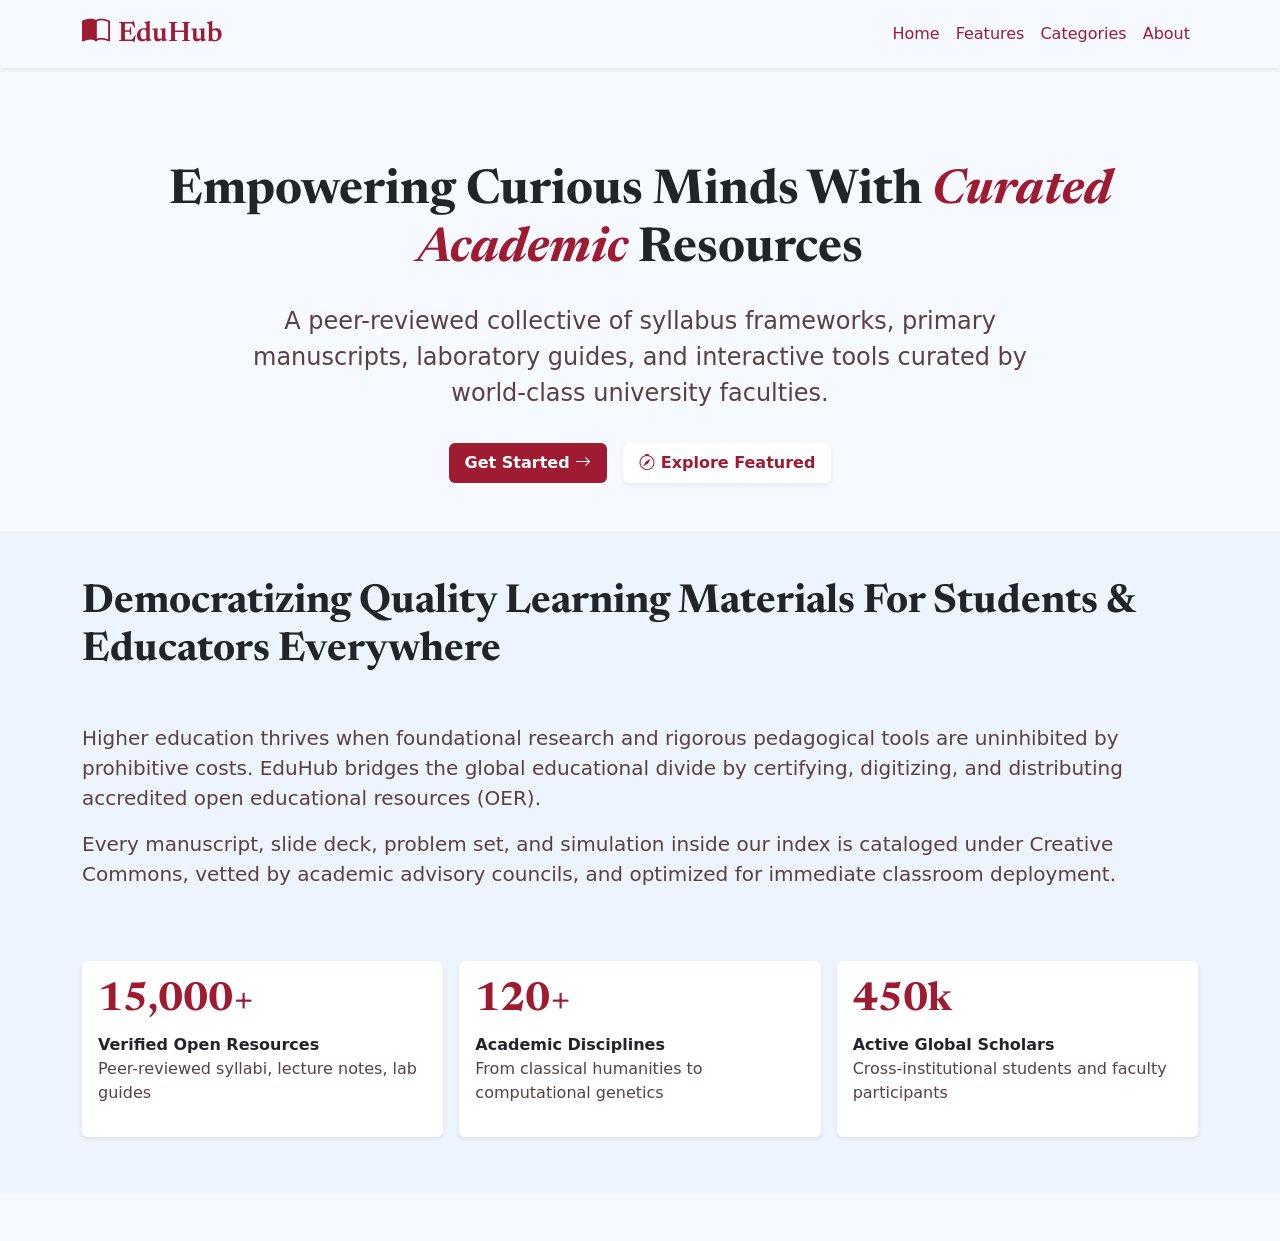
==== index.html @ b7ece25b "Initialize and add navbar & home section" ====
<!doctype html>
<html lang="en">
  <head>
    <meta charset="UTF-8" />
    <meta name="viewport" content="width=device-width, initial-scale=1.0" />
    <title>Document</title>
    <!-- Bootstrap 5 -->
    <link
      href="https://cdn.jsdelivr.net/npm/bootstrap@5.2.3/dist/css/bootstrap.min.css"
      rel="stylesheet"
      integrity="sha384-rbsA2VBKQhggwzxH7pPCaAqO46MgnOM80zW1RWuH61DGLwZJEdK2Kadq2F9CUG65"
      crossorigin="anonymous" />

    <!-- bootstrap icons -->
    <link
      rel="stylesheet"
      href="https://cdn.jsdelivr.net/npm/bootstrap-icons@1.13.2/font/bootstrap-icons.min.css" />

    <!-- custom css -->
    <link rel="stylesheet" href="./index.css" />

    <!-- google font -->
    <link rel="preconnect" href="https://fonts.googleapis.com" />
    <link rel="preconnect" href="https://fonts.gstatic.com" crossorigin />
    <link
      href="https://fonts.googleapis.com/css2?family=Newsreader:ital,opsz,wght@0,6..72,200..800;1,6..72,200..800&display=swap"
      rel="stylesheet" />
  </head>
  <body class="surface-color">
    <!-- NavBar -->
    <nav
      id="navigation"
      class="navbar navbar-expand-lg sticky-top custom-navbar shadow-sm">
      <div class="container d-flex align-items-center">
        <a
          class="navbar-brand fs-3 fw-semibold d-flex align-items-center gap-2 header-font"
          href="#">
          <i class="bi bi-book-half"></i>
          EduHub</a
        >
        <button
          class="navbar-toggler"
          type="button"
          data-bs-toggle="collapse"
          data-bs-target="#navbarNav"
          aria-controls="navbarNav"
          aria-expanded="false"
          aria-label="Toggle navigation">
          <span class="navbar-toggler-icon"></span>
        </button>
        <div class="collapse navbar-collapse" id="navbarNav">
          <ul class="navbar-nav ms-auto">
            <li class="nav-item">
              <a class="nav-link active" aria-current="page" href="#">Home</a>
            </li>
            <li class="nav-item">
              <a class="nav-link" href="#">Features</a>
            </li>
            <li class="nav-item">
              <a class="nav-link" href="#">Categories</a>
            </li>
            <li class="nav-item">
              <a class="nav-link" href="#">About</a>
            </li>
          </ul>
        </div>
      </div>
    </nav>

    <!-- main -->
    <main>
      <!-- home section -->
      <section id="home" class="mt-5 py-5">
        <section
          id="introduction"
          class="d-flex flex-column align-items-center text-center container">
          <h1 class="header-font display-5 fw-bold">
            Empowering Curious Minds With
            <i class="primary-color">Curated Academic</i> Resources
          </h1>
          <p class="fs-4 w-75 mt-3 text-color">
            A peer-reviewed collective of syllabus frameworks, primary
            manuscripts, laboratory guides, and interactive tools curated by
            world-class university faculties.
          </p>
          <div class="d-flex gap-3 mt-3">
            <div
              class="p-2 px-3 btn-primary-bg text-white rounded shadow-md fw-semibold">
              Get Started <i class="bi bi-arrow-right"></i>
            </div>
            <div
              class="p-2 px-3 btn-white-bg primary-color rounded shadow-sm fw-semibold">
              <i class="bi bi-compass"></i>
              Explore Featured
            </div>
          </div>
        </section>

        <section id="featured" class="surface-dark-color mt-5 p-5">
          <div class="container">
            <h1 class="header-font display-6 fw-bold">
              Democratizing Quality Learning Materials For Students & Educators
              Everywhere
            </h1>
            <p class="fs-5 mt-5 text-color">
              Higher education thrives when foundational research and rigorous
              pedagogical tools are uninhibited by prohibitive costs. EduHub
              bridges the global educational divide by certifying, digitizing,
              and distributing accredited open educational resources (OER).
            </p>
            <p class="fs-5 text-color">
              Every manuscript, slide deck, problem set, and simulation inside
              our index is cataloged under Creative Commons, vetted by academic
              advisory councils, and optimized for immediate classroom
              deployment.
            </p>

            <div class="row g-3 mt-5">
              <div class="col-12 col-md-6 col-lg-4 p-2">
                <div class="bg-white p-3 rounded shadow-sm">
                  <h1 class="primary-color fw-bold header-font">15,000+</h1>
                  <p class="fw-bold mb-0">Verified Open Resources</p>
                  <p class="text-color">
                    Peer-reviewed syllabi, lecture notes, lab guides
                  </p>
                </div>
              </div>

              <div class="col-12 col-md-6 col-lg-4 p-2">
                <div class="bg-white p-3 rounded shadow-sm">
                  <h1 class="primary-color fw-bold header-font">120+</h1>
                  <p class="fw-bold mb-0">Academic Disciplines</p>
                  <p class="text-color">
                    From classical humanities to computational genetics
                  </p>
                </div>
              </div>

              <div class="col-12 col-md-6 col-lg-4 p-2">
                <div class="bg-white p-3 rounded shadow-sm">
                  <h1 class="primary-color fw-bold header-font">450k</h1>
                  <p class="fw-bold mb-0">Active Global Scholars</p>
                  <p class="text-color">
                    Cross-institutional students and faculty participants
                  </p>
                </div>
              </div>
            </div>
          </div>
        </section>
      </section>
    </main>

    <script
      src="https://cdn.jsdelivr.net/npm/bootstrap@5.2.3/dist/js/bootstrap.bundle.min.js"
      integrity="sha384-kenU1KFdBIe4zVF0s0G1M5b4hcpxyD9F7jL+jjXkk+Q2h455rYXK/7HAuoJl+0I4"
      crossorigin="anonymous"></script>
  </body>
</html>
---- index.css ----
.custom-navbar {
  --bs-navbar-color: #9e1b32; /* Default link color */
  --bs-navbar-hover-color: #ff6b6b; /* Hover link color */
  --bs-navbar-active-color: #9e1b32; /* Active link color */
  --bs-navbar-brand-color: #9e1b32; /* Brand text color */
  --bs-navbar-brand-hover-color: #ff6b6b;
}

/* body color */
.surface-color {
  background-color: #f6f9ff;
}

/* section bg color */
.surface-dark-color {
  background-color: #edf4fd;
}

.header-font {
  font-family: "Newsreader", sans-serif;
}

/* colors */
.primary-color {
  color: #9e1b32;
}

.text-color {
  color: #594141;
}

/* buttons */
.btn-primary-bg {
  background-color: #9e1b32;

  transition: background-color 0.3s ease;
}

.btn-primary-bg:hover {
  background-color: #d32f2f;
}

/* white button */
.btn-white-bg {
  background-color: white;

  transition: background-color 0.3s ease;
}

.btn-white-bg:hover {
  background-color: #dee0e4;
}
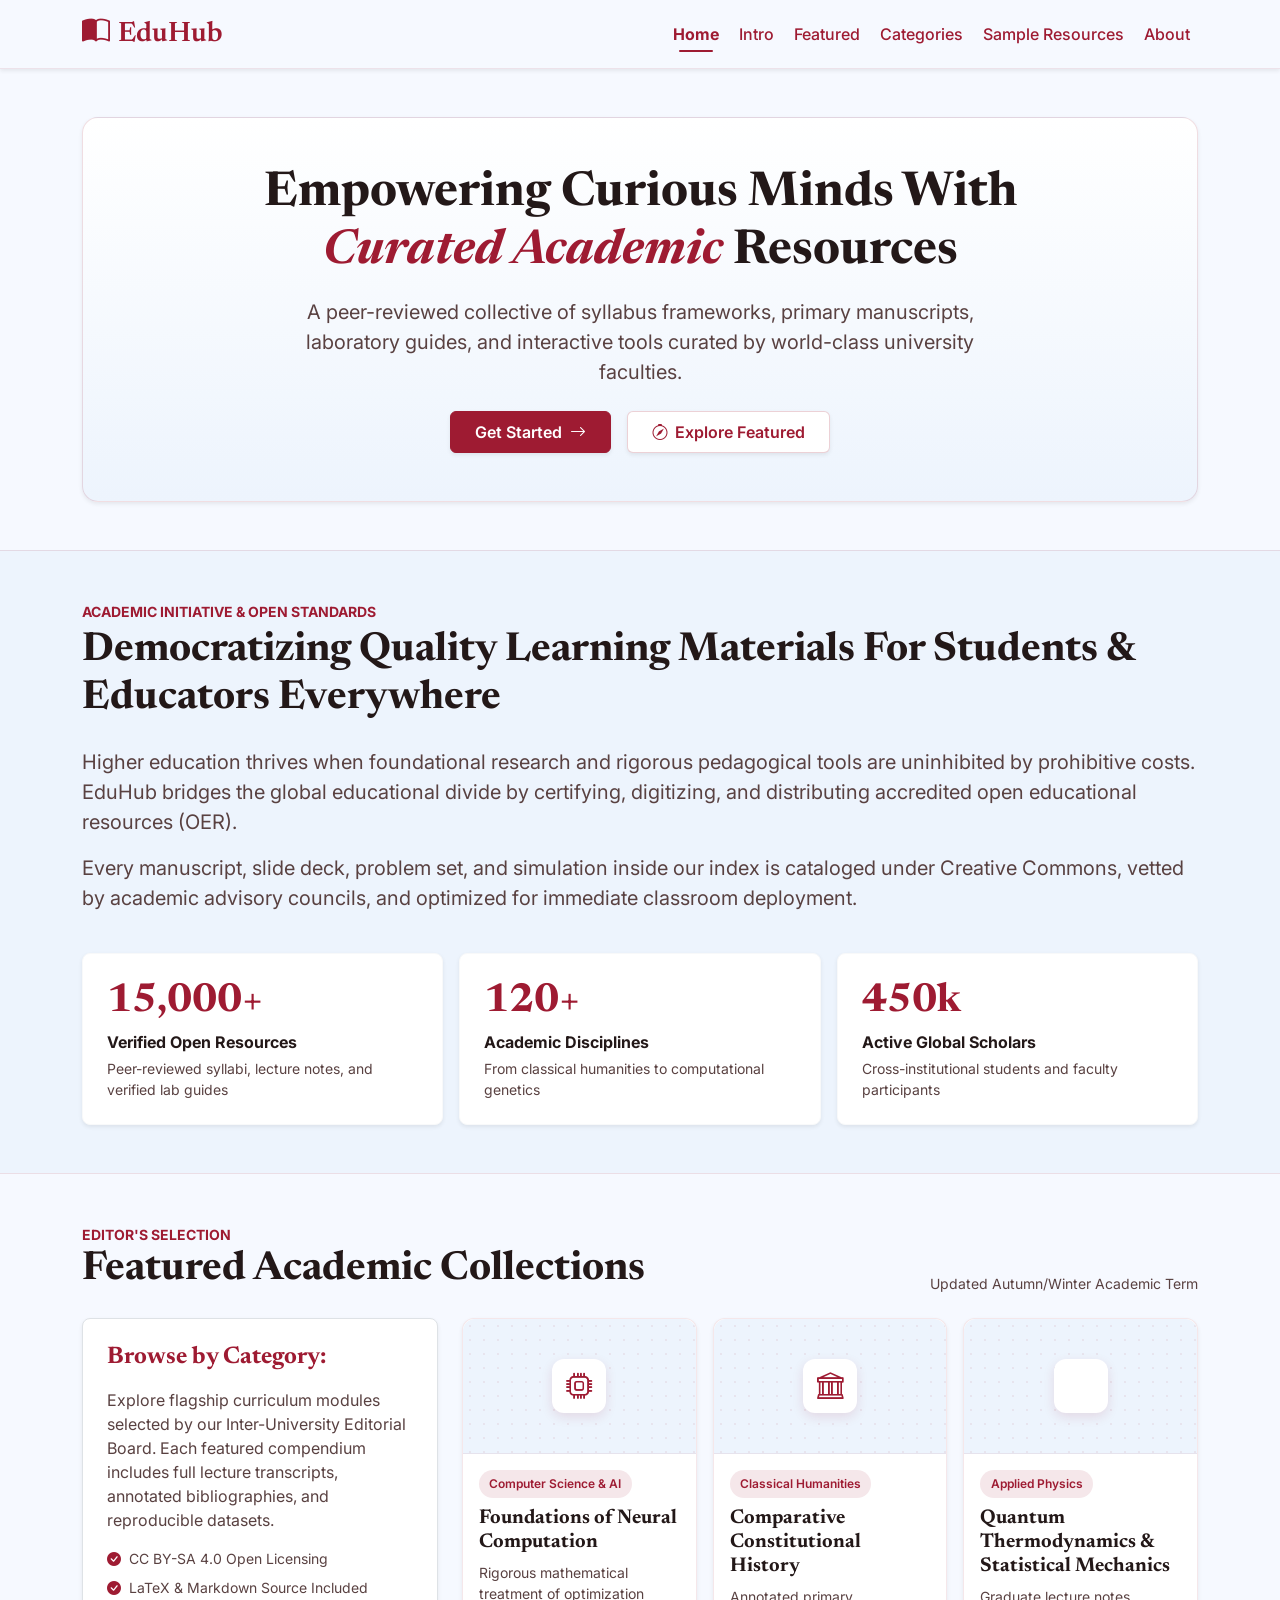
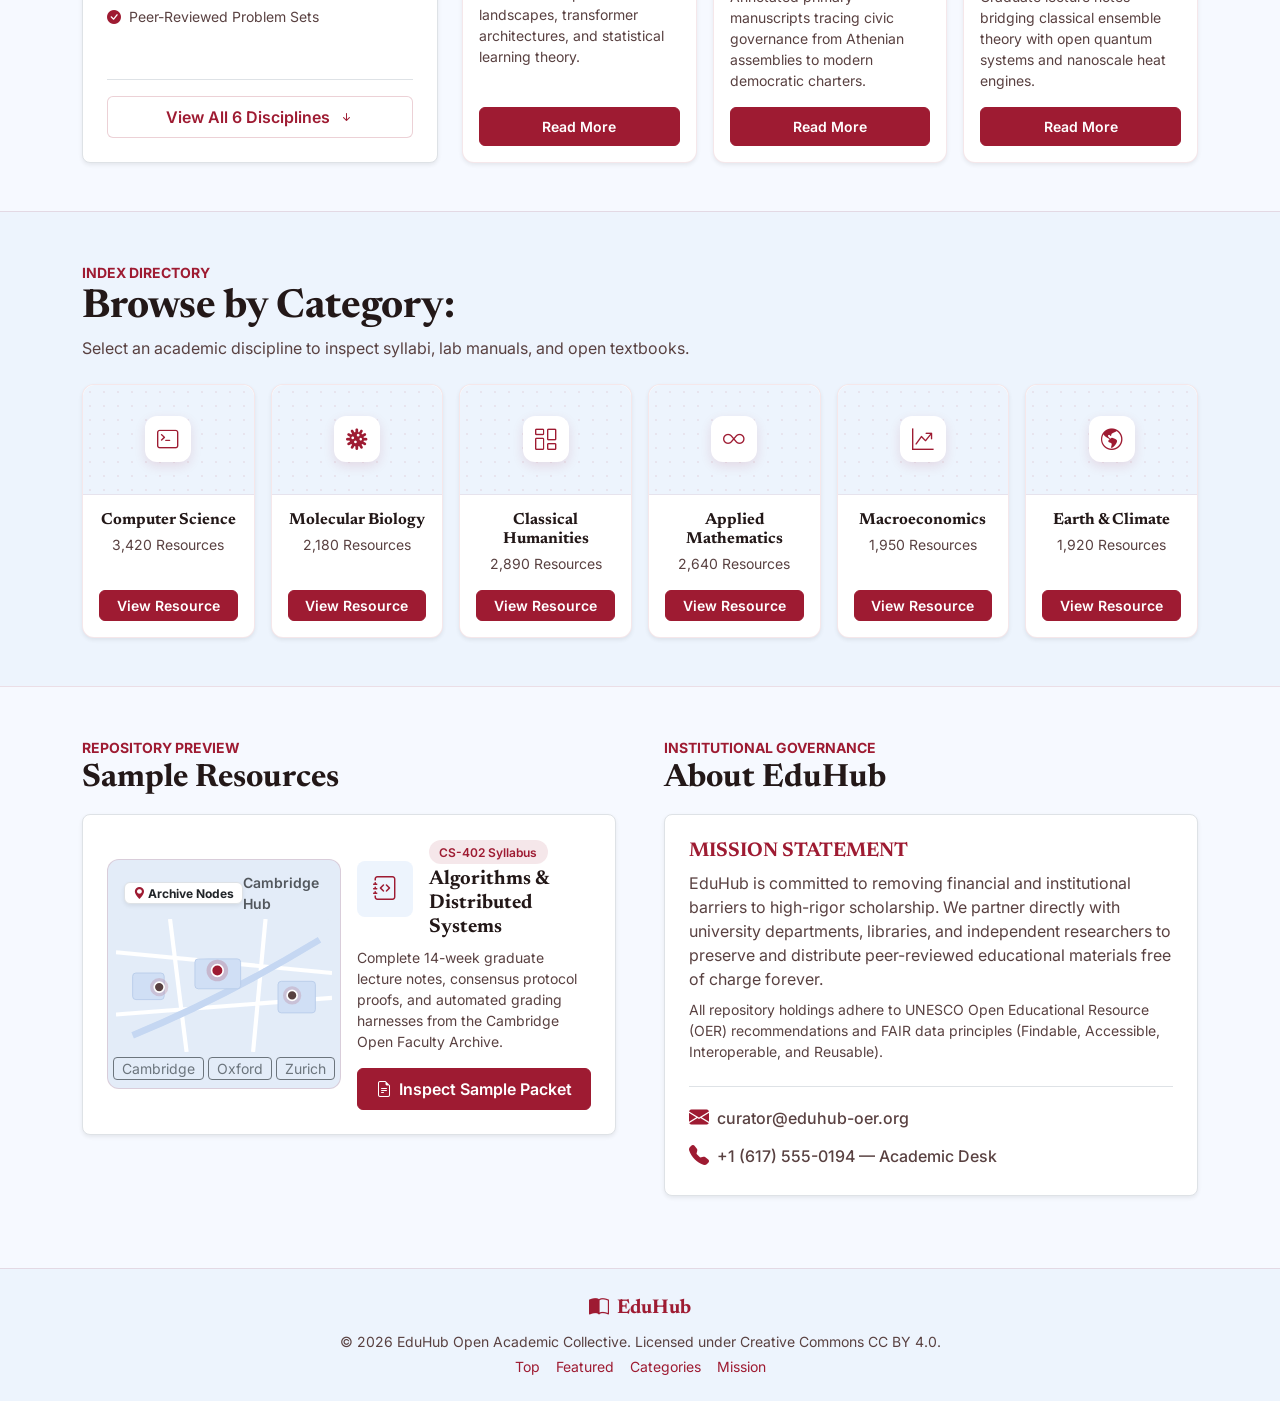
==== commit 46da6b0a: "Implement the categories, about section & their subsections" ====
--- a/index.html
+++ b/index.html
@@ -3,43 +3,45 @@
   <head>
     <meta charset="UTF-8" />
     <meta name="viewport" content="width=device-width, initial-scale=1.0" />
-    <title>Document</title>
-    <!-- Bootstrap 5 -->
+    <title>EduHub — Curated Open Academic Resource Hub</title>
+
+    <!-- Bootstrap 5.2.3 CSS -->
     <link
       href="https://cdn.jsdelivr.net/npm/bootstrap@5.2.3/dist/css/bootstrap.min.css"
       rel="stylesheet"
       integrity="sha384-rbsA2VBKQhggwzxH7pPCaAqO46MgnOM80zW1RWuH61DGLwZJEdK2Kadq2F9CUG65"
       crossorigin="anonymous" />
 
-    <!-- bootstrap icons -->
+    <!-- Bootstrap Icons -->
     <link
       rel="stylesheet"
-      href="https://cdn.jsdelivr.net/npm/bootstrap-icons@1.13.2/font/bootstrap-icons.min.css" />
-
-    <!-- custom css -->
-    <link rel="stylesheet" href="./index.css" />
-
-    <!-- google font -->
+      href="https://cdn.jsdelivr.net/npm/bootstrap-icons@1.11.3/font/bootstrap-icons.min.css" />
+
+    <!-- Google Font: Newsreader & Inter -->
     <link rel="preconnect" href="https://fonts.googleapis.com" />
     <link rel="preconnect" href="https://fonts.gstatic.com" crossorigin />
     <link
-      href="https://fonts.googleapis.com/css2?family=Newsreader:ital,opsz,wght@0,6..72,200..800;1,6..72,200..800&display=swap"
+      href="https://fonts.googleapis.com/css2?family=Inter:wght@400;500;600;700&family=Newsreader:ital,opsz,wght@0,6..72,400..800;1,6..72,400..800&display=swap"
       rel="stylesheet" />
+
+    <!-- custom CSS -->
+    <link rel="stylesheet" href="./index.css" />
   </head>
+
   <body class="surface-color">
-    <!-- NavBar -->
+    <!-- 1. NAVIGATION MENU -->
     <nav
-      id="navigation"
+      id="navbar"
       class="navbar navbar-expand-lg sticky-top custom-navbar shadow-sm">
       <div class="container d-flex align-items-center">
         <a
           class="navbar-brand fs-3 fw-semibold d-flex align-items-center gap-2 header-font"
-          href="#">
+          href="#home">
           <i class="bi bi-book-half"></i>
-          EduHub</a
-        >
+          EduHub
+        </a>
         <button
-          class="navbar-toggler"
+          class="navbar-toggler border-0"
           type="button"
           data-bs-toggle="collapse"
           data-bs-target="#navbarNav"
@@ -49,111 +51,507 @@
           <span class="navbar-toggler-icon"></span>
         </button>
         <div class="collapse navbar-collapse" id="navbarNav">
-          <ul class="navbar-nav ms-auto">
+          <ul class="navbar-nav ms-auto gap-lg-1">
             <li class="nav-item">
-              <a class="nav-link active" aria-current="page" href="#">Home</a>
+              <a class="nav-link active" aria-current="page" href="#home"
+                >Home</a
+              >
             </li>
             <li class="nav-item">
-              <a class="nav-link" href="#">Features</a>
+              <a class="nav-link" href="#Introduction">Intro</a>
             </li>
             <li class="nav-item">
-              <a class="nav-link" href="#">Categories</a>
+              <a class="nav-link" href="#featured">Featured</a>
             </li>
             <li class="nav-item">
-              <a class="nav-link" href="#">About</a>
+              <a class="nav-link" href="#categories-section">Categories</a>
+            </li>
+            <li class="nav-item">
+              <a class="nav-link" href="#resources">Sample Resources</a>
+            </li>
+            <li class="nav-item">
+              <a class="nav-link" href="#about">About</a>
             </li>
           </ul>
         </div>
       </div>
     </nav>
 
-    <!-- main -->
+    <!-- Main Content Container -->
     <main>
-      <!-- home section -->
-      <section id="home" class="mt-5 py-5">
-        <section
-          id="introduction"
-          class="d-flex flex-column align-items-center text-center container">
-          <h1 class="header-font display-5 fw-bold">
-            Empowering Curious Minds With
-            <i class="primary-color">Curated Academic</i> Resources
-          </h1>
-          <p class="fs-4 w-75 mt-3 text-color">
-            A peer-reviewed collective of syllabus frameworks, primary
-            manuscripts, laboratory guides, and interactive tools curated by
-            world-class university faculties.
-          </p>
-          <div class="d-flex gap-3 mt-3">
-            <div
-              class="p-2 px-3 btn-primary-bg text-white rounded shadow-md fw-semibold">
-              Get Started <i class="bi bi-arrow-right"></i>
-            </div>
-            <div
-              class="p-2 px-3 btn-white-bg primary-color rounded shadow-sm fw-semibold">
-              <i class="bi bi-compass"></i>
-              Explore Featured
-            </div>
-          </div>
-        </section>
-
-        <section id="featured" class="surface-dark-color mt-5 p-5">
-          <div class="container">
-            <h1 class="header-font display-6 fw-bold">
-              Democratizing Quality Learning Materials For Students & Educators
-              Everywhere
+      <!-- 2. HOME SECTION -->
+      <section id="home" class="py-5">
+        <div class="container">
+          <div class="hero-box p-4 p-md-5 text-center shadow-sm">
+            <h1
+              class="header-font display-5 fw-bold mx-auto"
+              style="max-width: 820px">
+              Empowering Curious Minds With
+              <i class="primary-color">Curated Academic</i> Resources
             </h1>
-            <p class="fs-5 mt-5 text-color">
-              Higher education thrives when foundational research and rigorous
-              pedagogical tools are uninhibited by prohibitive costs. EduHub
-              bridges the global educational divide by certifying, digitizing,
-              and distributing accredited open educational resources (OER).
+            <p class="fs-5 mx-auto mt-3 text-color" style="max-width: 720px">
+              A peer-reviewed collective of syllabus frameworks, primary
+              manuscripts, laboratory guides, and interactive tools curated by
+              world-class university faculties.
             </p>
-            <p class="fs-5 text-color">
-              Every manuscript, slide deck, problem set, and simulation inside
-              our index is cataloged under Creative Commons, vetted by academic
-              advisory councils, and optimized for immediate classroom
-              deployment.
-            </p>
-
-            <div class="row g-3 mt-5">
-              <div class="col-12 col-md-6 col-lg-4 p-2">
-                <div class="bg-white p-3 rounded shadow-sm">
-                  <h1 class="primary-color fw-bold header-font">15,000+</h1>
-                  <p class="fw-bold mb-0">Verified Open Resources</p>
-                  <p class="text-color">
-                    Peer-reviewed syllabi, lecture notes, lab guides
+            <div class="d-flex flex-wrap justify-content-center gap-3 mt-4">
+              <a
+                href="#categories-section"
+                class="py-2 px-4 btn-primary-bg rounded shadow-sm fw-semibold">
+                Get Started <i class="bi bi-arrow-right"></i>
+              </a>
+              <a
+                href="#featured"
+                class="py-2 px-4 btn-white-bg rounded shadow-sm fw-semibold">
+                <i class="bi bi-compass"></i> Explore Featured
+              </a>
+            </div>
+          </div>
+        </div>
+      </section>
+
+      <!-- 3. INTRODUCTION SECTION (id="Introduction") -->
+      <section
+        id="Introduction"
+        class="surface-dark-color section-divider py-5">
+        <div class="container">
+          <div class="row align-items-center">
+            <div class="col-12">
+              <span
+                class="text-uppercase fw-bold small primary-color tracking-wide">
+                Academic Initiative & Open Standards
+              </span>
+              <h2 class="header-font display-6 fw-bold mt-1">
+                Democratizing Quality Learning Materials For Students &amp;
+                Educators Everywhere
+              </h2>
+              <p class="fs-5 mt-4 text-color">
+                Higher education thrives when foundational research and rigorous
+                pedagogical tools are uninhibited by prohibitive costs. EduHub
+                bridges the global educational divide by certifying, digitizing,
+                and distributing accredited open educational resources (OER).
+              </p>
+              <p class="fs-5 text-color mb-0">
+                Every manuscript, slide deck, problem set, and simulation inside
+                our index is cataloged under Creative Commons, vetted by
+                academic advisory councils, and optimized for immediate
+                classroom deployment.
+              </p>
+            </div>
+          </div>
+
+          <!-- Key Impact Metrics Row -->
+          <div class="row g-3 mt-4">
+            <div class="col-12 col-md-4">
+              <div
+                class="bg-white p-4 rounded-3 shadow-sm h-100 border border-light">
+                <h3 class="primary-color fw-bold header-font display-6 mb-1">
+                  15,000+
+                </h3>
+                <p class="fw-bold mb-1">Verified Open Resources</p>
+                <p class="text-color small mb-0">
+                  Peer-reviewed syllabi, lecture notes, and verified lab guides
+                </p>
+              </div>
+            </div>
+
+            <div class="col-12 col-md-4">
+              <div
+                class="bg-white p-4 rounded-3 shadow-sm h-100 border border-light">
+                <h3 class="primary-color fw-bold header-font display-6 mb-1">
+                  120+
+                </h3>
+                <p class="fw-bold mb-1">Academic Disciplines</p>
+                <p class="text-color small mb-0">
+                  From classical humanities to computational genetics
+                </p>
+              </div>
+            </div>
+
+            <div class="col-12 col-md-4">
+              <div
+                class="bg-white p-4 rounded-3 shadow-sm h-100 border border-light">
+                <h3 class="primary-color fw-bold header-font display-6 mb-1">
+                  450k
+                </h3>
+                <p class="fw-bold mb-1">Active Global Scholars</p>
+                <p class="text-color small mb-0">
+                  Cross-institutional students and faculty participants
+                </p>
+              </div>
+            </div>
+          </div>
+        </div>
+      </section>
+
+      <!-- 4. FEATURED SECTION  -->
+      <section id="featured" class="section-divider py-5">
+        <div class="container">
+          <div
+            class="d-flex flex-wrap justify-content-between align-items-end mb-4">
+            <div>
+              <span class="text-uppercase fw-bold small primary-color"
+                >Editor's Selection</span
+              >
+              <h2 class="header-font display-6 fw-bold mb-0">
+                Featured Academic Collections
+              </h2>
+            </div>
+            <span class="text-color small"
+              >Updated Autumn/Winter Academic Term</span
+            >
+          </div>
+
+          <div class="row g-4 align-items-stretch">
+            <!-- Left Column: Browse by Category Intro & Filter Info -->
+            <div class="col-12 col-lg-4">
+              <div
+                class="bg-white p-4 rounded-3 shadow-sm h-100 d-flex flex-column justify-content-between border">
+                <div>
+                  <h3 class="header-font h4 fw-bold primary-color">
+                    Browse by Category:
+                  </h3>
+                  <p class="text-color mt-3">
+                    Explore flagship curriculum modules selected by our
+                    Inter-University Editorial Board. Each featured compendium
+                    includes full lecture transcripts, annotated bibliographies,
+                    and reproducible datasets.
                   </p>
+                  <ul class="list-unstyled text-color small mt-3 mb-4">
+                    <li class="mb-2 d-flex align-items-center gap-2">
+                      <i class="bi bi-check-circle-fill primary-color"></i>
+                      CC BY-SA 4.0 Open Licensing
+                    </li>
+                    <li class="mb-2 d-flex align-items-center gap-2">
+                      <i class="bi bi-check-circle-fill primary-color"></i>
+                      LaTeX &amp; Markdown Source Included
+                    </li>
+                    <li class="d-flex align-items-center gap-2">
+                      <i class="bi bi-check-circle-fill primary-color"></i>
+                      Peer-Reviewed Problem Sets
+                    </li>
+                  </ul>
                 </div>
-              </div>
-
-              <div class="col-12 col-md-6 col-lg-4 p-2">
-                <div class="bg-white p-3 rounded shadow-sm">
-                  <h1 class="primary-color fw-bold header-font">120+</h1>
-                  <p class="fw-bold mb-0">Academic Disciplines</p>
-                  <p class="text-color">
-                    From classical humanities to computational genetics
-                  </p>
+
+                <div class="pt-3 border-top">
+                  <a
+                    href="#categories-section"
+                    class="btn-white-bg w-100 py-2 rounded fw-semibold">
+                    View All 6 Disciplines
+                    <i class="bi bi-arrow-down-short"></i>
+                  </a>
                 </div>
               </div>
-
-              <div class="col-12 col-md-6 col-lg-4 p-2">
-                <div class="bg-white p-3 rounded shadow-sm">
-                  <h1 class="primary-color fw-bold header-font">450k</h1>
-                  <p class="fw-bold mb-0">Active Global Scholars</p>
-                  <p class="text-color">
-                    Cross-institutional students and faculty participants
-                  </p>
+            </div>
+
+            <!-- Right Column: Horizontal Row of Featured Resource Cards -->
+            <div class="col-12 col-lg-8">
+              <div class="row g-3 h-100" id="featured-cards-container">
+                <!-- Populated cleanly via JS & static fallback -->
+              </div>
+            </div>
+          </div>
+        </div>
+      </section>
+
+      <!-- 5. CATEGORIES SECTION (id="categories-section") -->
+      <section
+        id="categories-section"
+        class="surface-dark-color section-divider py-5">
+        <div class="container">
+          <div
+            class="d-flex flex-wrap justify-content-between align-items-end mb-4">
+            <div>
+              <span class="text-uppercase fw-bold small primary-color"
+                >Index Directory</span
+              >
+              <h2 class="header-font display-6 fw-bold mb-1">
+                Browse by Category:
+              </h2>
+              <p class="text-color mb-0">
+                Select an academic discipline to inspect syllabi, lab manuals,
+                and open textbooks.
+              </p>
+            </div>
+          </div>
+
+          <!-- 6-Card Responsive Grid matching Wireframe's horizontal multi-card row -->
+          <div class="row g-3" id="categories-grid">
+            <!-- Rendered by JavaScript for dynamic interaction -->
+          </div>
+        </div>
+      </section>
+
+      <!-- 6. BOTTOM SPLIT SECTION -->
+      <section class="section-divider py-5">
+        <div class="container">
+          <div class="row g-5">
+            <!-- LEFT COLUMN: SAMPLE RESOURCES (id="resources") -->
+            <div id="resources" class="col-12 col-lg-6">
+              <span class="text-uppercase fw-bold small primary-color"
+                >Repository Preview</span
+              >
+              <h2 class="header-font h2 fw-bold mb-3">Sample Resources</h2>
+
+              <div class="bg-white p-3 p-md-4 rounded-3 shadow-sm border">
+                <div class="row g-3 align-items-center">
+                  <!-- Institutional Repository Map  -->
+                  <div class="col-12 col-md-6">
+                    <div
+                      class="archive-map-wrapper p-2 d-flex flex-column justify-content-between">
+                      <div
+                        class="d-flex justify-content-between align-items-center px-2 pt-1 position-relative"
+                        style="z-index: 2">
+                        <span
+                          class="badge bg-white text-dark shadow-sm border small">
+                          <i class="bi bi-geo-alt-fill primary-color"></i>
+                          Archive Nodes
+                        </span>
+                        <span
+                          class="small text-muted fw-semibold"
+                          id="active-node-label"
+                          >Cambridge Hub</span
+                        >
+                      </div>
+
+                      <!-- Custom Vector Campus / Repository Map with Interactive Pins -->
+                      <svg
+                        viewBox="0 0 260 160"
+                        class="w-100 my-1"
+                        role="img"
+                        aria-label="Interactive Academic Repository Map">
+                        <!-- Map Background Grid & Roads -->
+                        <rect width="260" height="160" fill="#e3ecf8" rx="6" />
+                        <path
+                          d="M0 40 L260 65 M0 115 L260 95 M65 0 L85 160 M180 0 L165 160"
+                          stroke="#ffffff"
+                          stroke-width="5" />
+                        <path
+                          d="M20 140 Q130 95 245 25"
+                          stroke="#c5d7f2"
+                          stroke-width="8"
+                          fill="none" />
+                        <rect
+                          x="95"
+                          y="48"
+                          width="55"
+                          height="36"
+                          rx="4"
+                          fill="#d0dff5"
+                          stroke="#b6cae8" />
+                        <rect
+                          x="20"
+                          y="65"
+                          width="38"
+                          height="32"
+                          rx="4"
+                          fill="#d0dff5"
+                          stroke="#b6cae8" />
+                        <rect
+                          x="195"
+                          y="75"
+                          width="45"
+                          height="38"
+                          rx="4"
+                          fill="#d0dff5"
+                          stroke="#b6cae8" />
+
+                        <!-- Pin 1: Cambridge / MIT-Harvard OER Node -->
+                        <g
+                          class="map-pin-btn"
+                          onclick="selectSampleNode(0)"
+                          transform="translate(122, 62)">
+                          <circle r="13" fill="rgba(158, 27, 50, 0.2)" />
+                          <circle
+                            r="7"
+                            fill="#9e1b32"
+                            stroke="#ffffff"
+                            stroke-width="2" />
+                        </g>
+
+                        <!-- Pin 2: Oxford Bodleian Digital Node -->
+                        <g
+                          class="map-pin-btn"
+                          onclick="selectSampleNode(1)"
+                          transform="translate(52, 82)">
+                          <circle r="11" fill="rgba(158, 27, 50, 0.15)" />
+                          <circle
+                            r="6"
+                            fill="#594141"
+                            stroke="#ffffff"
+                            stroke-width="2" />
+                        </g>
+
+                        <!-- Pin 3: ETH Zurich STEM Node -->
+                        <g
+                          class="map-pin-btn"
+                          onclick="selectSampleNode(2)"
+                          transform="translate(212, 92)">
+                          <circle r="11" fill="rgba(158, 27, 50, 0.15)" />
+                          <circle
+                            r="6"
+                            fill="#594141"
+                            stroke="#ffffff"
+                            stroke-width="2" />
+                        </g>
+                      </svg>
+
+                      <div
+                        class="d-flex justify-content-center gap-1 position-relative"
+                        style="z-index: 2">
+                        <button
+                          type="button"
+                          class="btn btn-sm btn-outline-secondary py-0 px-2 small"
+                          onclick="selectSampleNode(0)">
+                          Cambridge
+                        </button>
+                        <button
+                          type="button"
+                          class="btn btn-sm btn-outline-secondary py-0 px-2 small"
+                          onclick="selectSampleNode(1)">
+                          Oxford
+                        </button>
+                        <button
+                          type="button"
+                          class="btn btn-sm btn-outline-secondary py-0 px-2 small"
+                          onclick="selectSampleNode(2)">
+                          Zurich
+                        </button>
+                      </div>
+                    </div>
+                  </div>
+
+                  <!-- Sample Resource Preview Card -->
+                  <div class="col-12 col-md-6">
+                    <div class="d-flex align-items-center gap-3 mb-2">
+                      <div
+                        class="rounded-3 d-flex align-items-center justify-content-center flex-shrink-0"
+                        style="
+                          width: 56px;
+                          height: 56px;
+                          background-color: #edf4fd;
+                          color: #9e1b32;
+                          font-size: 1.5rem;
+                        "
+                        id="sample-icon-box">
+                        <i class="bi bi-journal-code"></i>
+                      </div>
+                      <div>
+                        <span class="badge-crimson-soft" id="sample-badge"
+                          >CS-402 Syllabus</span
+                        >
+                        <h3
+                          class="header-font h5 fw-bold mb-0 mt-1"
+                          id="sample-title">
+                          Algorithms &amp; Distributed Systems
+                        </h3>
+                      </div>
+                    </div>
+                    <p class="text-color small mb-3" id="sample-desc">
+                      Complete 14-week graduate lecture notes, consensus
+                      protocol proofs, and automated grading harnesses from the
+                      Cambridge Open Faculty Archive.
+                    </p>
+                    <button
+                      type="button"
+                      class="btn-primary-bg btn-sm py-2 px-3 rounded w-100 fw-semibold"
+                      id="sample-inspect-btn"
+                      onclick="openCurrentSampleModal()">
+                      <i class="bi bi-file-earmark-text"></i> Inspect Sample
+                      Packet
+                    </button>
+                  </div>
                 </div>
               </div>
             </div>
-          </div>
-        </section>
+
+            <!-- RIGHT COLUMN: ABOUT SECTION & MISSION STATEMENT -->
+            <div id="about" class="col-12 col-lg-6">
+              <span class="text-uppercase fw-bold small primary-color"
+                >Institutional Governance</span
+              >
+              <h2 class="header-font h2 fw-bold mb-3">About EduHub</h2>
+
+              <div
+                id="mission"
+                class="bg-white p-3 p-md-4 rounded-3 shadow-sm border">
+                <h3
+                  class="header-font h5 fw-bold primary-color text-uppercase tracking-wide mb-2">
+                  Mission Statement
+                </h3>
+                <p class="text-color mb-2">
+                  EduHub is committed to removing financial and institutional
+                  barriers to high-rigor scholarship. We partner directly with
+                  university departments, libraries, and independent researchers
+                  to preserve and distribute peer-reviewed educational materials
+                  free of charge forever.
+                </p>
+                <p class="text-color small mb-4">
+                  All repository holdings adhere to UNESCO Open Educational
+                  Resource (OER) recommendations and FAIR data principles
+                  (Findable, Accessible, Interoperable, and Reusable).
+                </p>
+
+                <!-- Contact Information matching Wireframe Icons -->
+                <div class="pt-3 border-top d-flex flex-column gap-2">
+                  <div class="d-flex align-items-center gap-2 text-color">
+                    <i class="bi bi-envelope-fill primary-color fs-5"></i>
+                    <a
+                      href="mailto:curator@eduhub-oer.org"
+                      class="text-decoration-none text-color fw-medium">
+                      curator@eduhub-oer.org
+                    </a>
+                  </div>
+                  <div class="d-flex align-items-center gap-2 text-color">
+                    <i class="bi bi-telephone-fill primary-color fs-5"></i>
+                    <span class="fw-medium"
+                      >+1 (617) 555-0194 — Academic Desk</span
+                    >
+                  </div>
+                </div>
+              </div>
+            </div>
+          </div>
+        </div>
       </section>
     </main>
 
+    <!-- 7. FOOTER -->
+    <footer class="surface-dark-color section-divider py-4 mt-4">
+      <div class="container text-center">
+        <div
+          class="d-flex justify-content-center align-items-center gap-2 mb-2">
+          <i class="bi bi-book-half primary-color fs-5"></i>
+          <span class="header-font fw-bold fs-5 primary-color">EduHub</span>
+        </div>
+        <p class="text-color small mb-1">
+          &copy; 2026 EduHub Open Academic Collective. Licensed under Creative
+          Commons CC BY 4.0.
+        </p>
+        <div class="d-flex justify-content-center gap-3 small">
+          <a href="#home" class="text-decoration-none primary-color">Top</a>
+          <a href="#featured" class="text-decoration-none primary-color"
+            >Featured</a
+          >
+          <a
+            href="#categories-section"
+            class="text-decoration-none primary-color"
+            >Categories</a
+          >
+          <a href="#about" class="text-decoration-none primary-color"
+            >Mission</a
+          >
+        </div>
+      </div>
+    </footer>
+
+    <!-- Bootstrap 5.2.3 Bundle JS -->
     <script
       src="https://cdn.jsdelivr.net/npm/bootstrap@5.2.3/dist/js/bootstrap.bundle.min.js"
       integrity="sha384-kenU1KFdBIe4zVF0s0G1M5b4hcpxyD9F7jL+jjXkk+Q2h455rYXK/7HAuoJl+0I4"
       crossorigin="anonymous"></script>
+
+    <!-- custom script -->
+    <script src="./index.js"></script>
   </body>
 </html>
--- a/index.css
+++ b/index.css
@@ -1,26 +1,79 @@
+:root {
+  --primary-crimson: #9e1b32;
+  --hover-crimson: #d32f2f;
+  --accent-coral: #ff6b6b;
+  --surface-light: #f6f9ff;
+  --surface-dark: #edf4fd;
+  --text-brown: #594141;
+  --heading-dark: #231818;
+}
+
+html {
+  scroll-behavior: smooth;
+  scroll-padding-top: 76px;
+}
+
+body {
+  font-family:
+    "Inter",
+    -apple-system,
+    BlinkMacSystemFont,
+    "Segoe UI",
+    Roboto,
+    sans-serif;
+  color: var(--heading-dark);
+  background-color: var(--surface-light);
+  overflow-x: hidden;
+}
+
+/* Custom Navbar */
 .custom-navbar {
-  --bs-navbar-color: #9e1b32; /* Default link color */
-  --bs-navbar-hover-color: #ff6b6b; /* Hover link color */
-  --bs-navbar-active-color: #9e1b32; /* Active link color */
-  --bs-navbar-brand-color: #9e1b32; /* Brand text color */
+  --bs-navbar-color: #9e1b32;
+  --bs-navbar-hover-color: #ff6b6b;
+  --bs-navbar-active-color: #9e1b32;
+  --bs-navbar-brand-color: #9e1b32;
   --bs-navbar-brand-hover-color: #ff6b6b;
-}
-
-/* body color */
+  background-color: rgba(246, 249, 255, 0.95);
+  backdrop-filter: blur(8px);
+  border-bottom: 1px solid rgba(158, 27, 50, 0.1);
+}
+
+.custom-navbar .nav-link {
+  font-weight: 500;
+  position: relative;
+  padding: 0.5rem 0.9rem;
+  transition: color 0.25s ease;
+}
+
+.custom-navbar .nav-link.active {
+  font-weight: 700;
+  color: #9e1b32 !important;
+}
+
+.custom-navbar .nav-link.active::after {
+  content: "";
+  position: absolute;
+  bottom: 2px;
+  left: 0.9rem;
+  right: 0.9rem;
+  height: 2px;
+  background-color: #9e1b32;
+  border-radius: 2px;
+}
+
+/* Surface & Color Utilities */
 .surface-color {
   background-color: #f6f9ff;
 }
 
-/* section bg color */
 .surface-dark-color {
   background-color: #edf4fd;
 }
 
 .header-font {
-  font-family: "Newsreader", sans-serif;
-}
-
-/* colors */
+  font-family: "Newsreader", Georgia, serif;
+}
+
 .primary-color {
   color: #9e1b32;
 }
@@ -29,24 +82,171 @@
   color: #594141;
 }
 
-/* buttons */
+/* Buttons */
 .btn-primary-bg {
   background-color: #9e1b32;
-
-  transition: background-color 0.3s ease;
+  color: #ffffff;
+  border: 1px solid #9e1b32;
+  transition: all 0.25s ease;
+  cursor: pointer;
+  text-decoration: none;
+  display: inline-flex;
+  align-items: center;
+  justify-content: center;
+  gap: 0.45rem;
 }
 
 .btn-primary-bg:hover {
   background-color: #d32f2f;
-}
-
-/* white button */
+  border-color: #d32f2f;
+  color: #ffffff;
+  transform: translateY(-1px);
+}
+
 .btn-white-bg {
-  background-color: white;
-
-  transition: background-color 0.3s ease;
+  background-color: #ffffff;
+  color: #9e1b32;
+  border: 1px solid rgba(158, 27, 50, 0.2);
+  transition: all 0.25s ease;
+  cursor: pointer;
+  text-decoration: none;
+  display: inline-flex;
+  align-items: center;
+  justify-content: center;
+  gap: 0.45rem;
 }
 
 .btn-white-bg:hover {
   background-color: #dee0e4;
-}
+  color: #9e1b32;
+  transform: translateY(-1px);
+}
+
+/* Section Dividers matching Wireframe */
+.section-divider {
+  border-top: 1px solid rgba(158, 27, 50, 0.12);
+}
+
+/* Hero Banner Container */
+.hero-box {
+  background: linear-gradient(180deg, #ffffff 0%, #edf4fd 100%);
+  border: 1px solid rgba(158, 27, 50, 0.14);
+  border-radius: 1rem;
+}
+
+/* Academic Resource & Category Cards */
+.academic-card {
+  background-color: #ffffff;
+  border: 1px solid rgba(158, 27, 50, 0.1);
+  border-radius: 0.75rem;
+  transition:
+    transform 0.25s ease,
+    box-shadow 0.25s ease,
+    border-color 0.25s ease;
+  height: 100%;
+  display: flex;
+  flex-direction: column;
+}
+
+.academic-card:hover {
+  transform: translateY(-4px);
+  box-shadow: 0 12px 24px rgba(35, 24, 24, 0.08);
+  border-color: rgba(158, 27, 50, 0.35);
+}
+
+.card-visual-header {
+  background-color: #edf4fd;
+  border-bottom: 1px solid rgba(158, 27, 50, 0.08);
+  border-top-left-radius: 0.75rem;
+  border-top-right-radius: 0.75rem;
+  height: 135px;
+  display: flex;
+  flex-direction: column;
+  align-items: center;
+  justify-content: center;
+  position: relative;
+  overflow: hidden;
+}
+
+.card-visual-header::before {
+  content: "";
+  position: absolute;
+  inset: 0;
+  background-image: radial-gradient(
+    rgba(158, 27, 50, 0.12) 1px,
+    transparent 1px
+  );
+  background-size: 14px 14px;
+  opacity: 0.6;
+}
+
+.card-visual-icon {
+  position: relative;
+  z-index: 1;
+  width: 54px;
+  height: 54px;
+  border-radius: 0.75rem;
+  background-color: #ffffff;
+  color: #9e1b32;
+  display: flex;
+  align-items: center;
+  justify-content: center;
+  font-size: 1.65rem;
+  box-shadow: 0 4px 12px rgba(158, 27, 50, 0.12);
+}
+
+.category-card-visual {
+  height: 110px;
+}
+
+/* Interactive Archive Map in Sample Resources */
+.archive-map-wrapper {
+  background-color: #e3ecf8;
+  border: 1px solid rgba(158, 27, 50, 0.15);
+  border-radius: 0.75rem;
+  position: relative;
+  overflow: hidden;
+  min-height: 230px;
+}
+
+.map-pin-btn {
+  cursor: pointer;
+  transition: transform 0.2s ease;
+}
+
+.map-pin-btn:hover {
+  transform: scale(1.15);
+}
+
+.badge-crimson-soft {
+  background-color: rgba(158, 27, 50, 0.1);
+  color: #9e1b32;
+  font-weight: 600;
+  font-size: 0.75rem;
+  padding: 0.3rem 0.65rem;
+  border-radius: 999px;
+}
+
+/* Custom Toast Notification */
+.custom-toast {
+  position: fixed;
+  bottom: 1.5rem;
+  right: 1.5rem;
+  z-index: 1080;
+  background-color: #231818;
+  color: #ffffff;
+  padding: 0.85rem 1.25rem;
+  border-radius: 0.65rem;
+  box-shadow: 0 10px 25px rgba(0, 0, 0, 0.2);
+  display: flex;
+  align-items: center;
+  gap: 0.6rem;
+  transform: translateY(120%);
+  opacity: 0;
+  transition: all 0.3s ease;
+}
+
+.custom-toast.show {
+  transform: translateY(0);
+  opacity: 1;
+}
